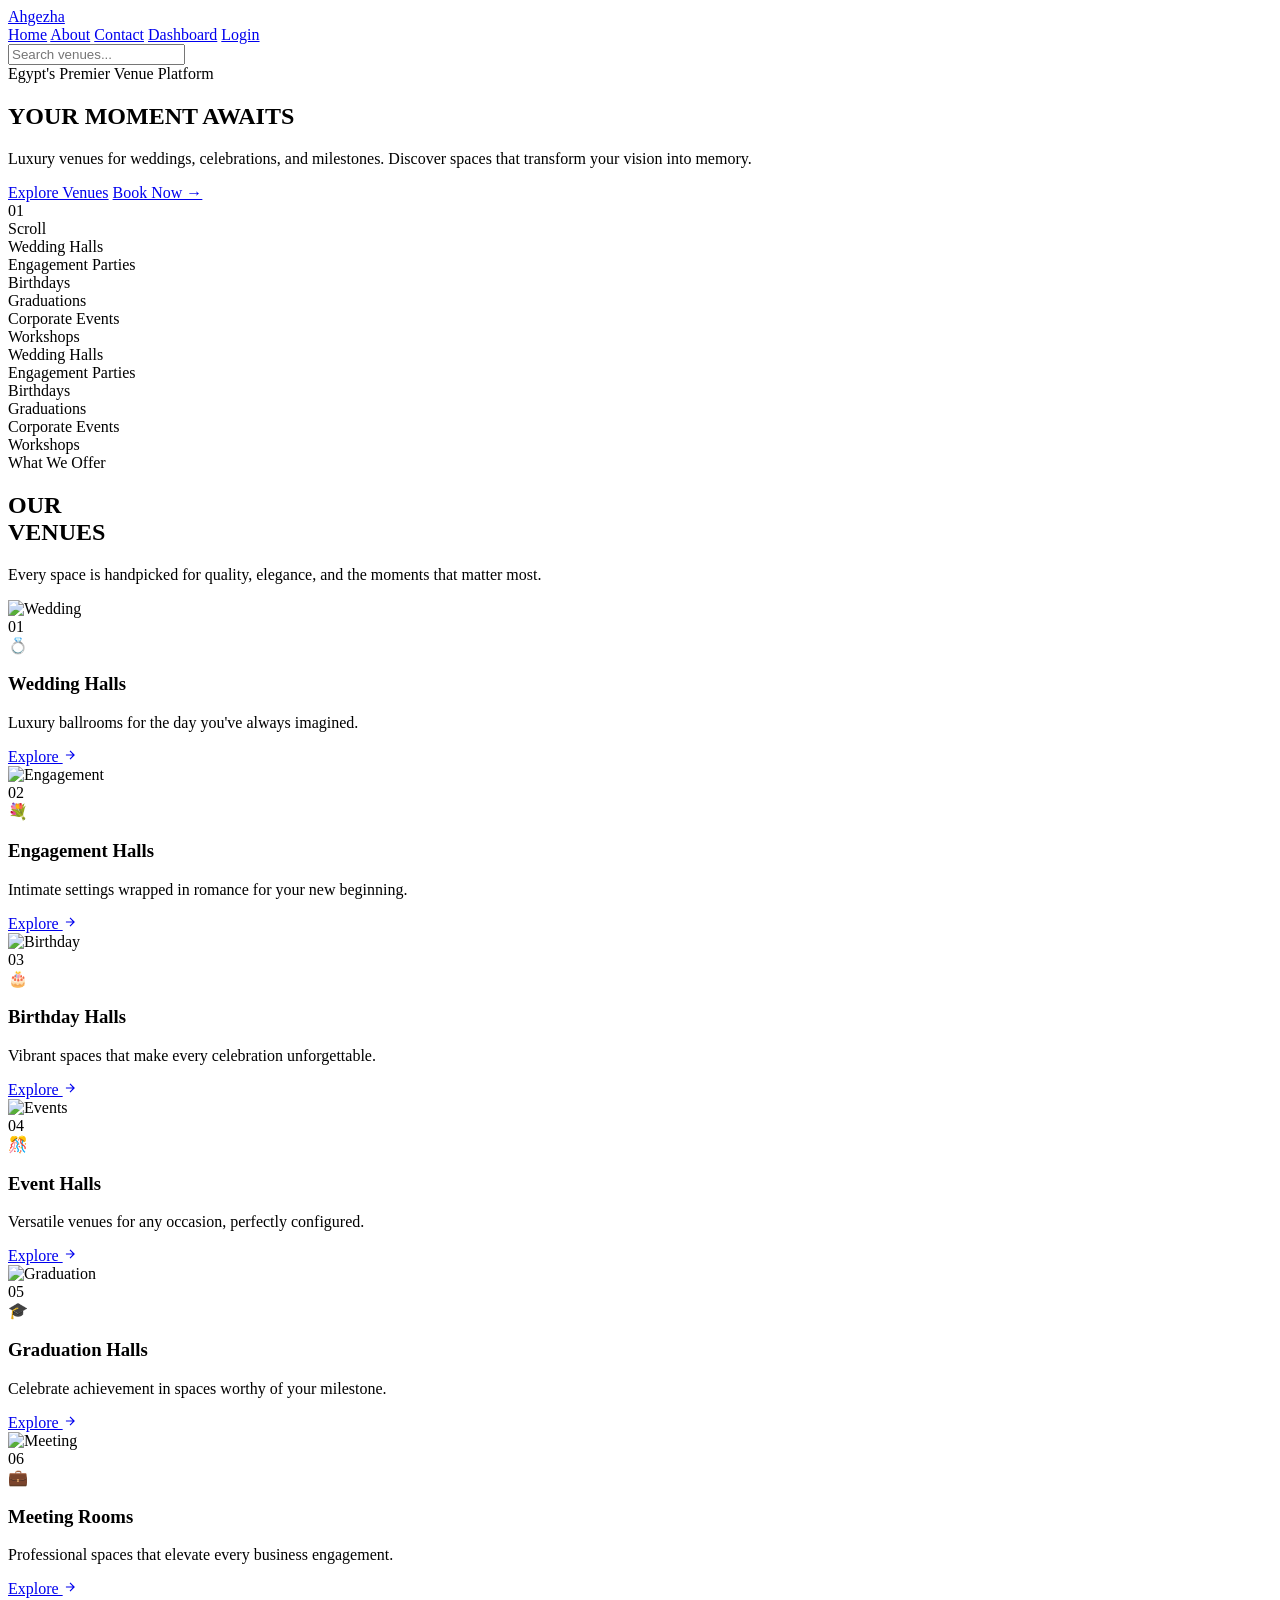
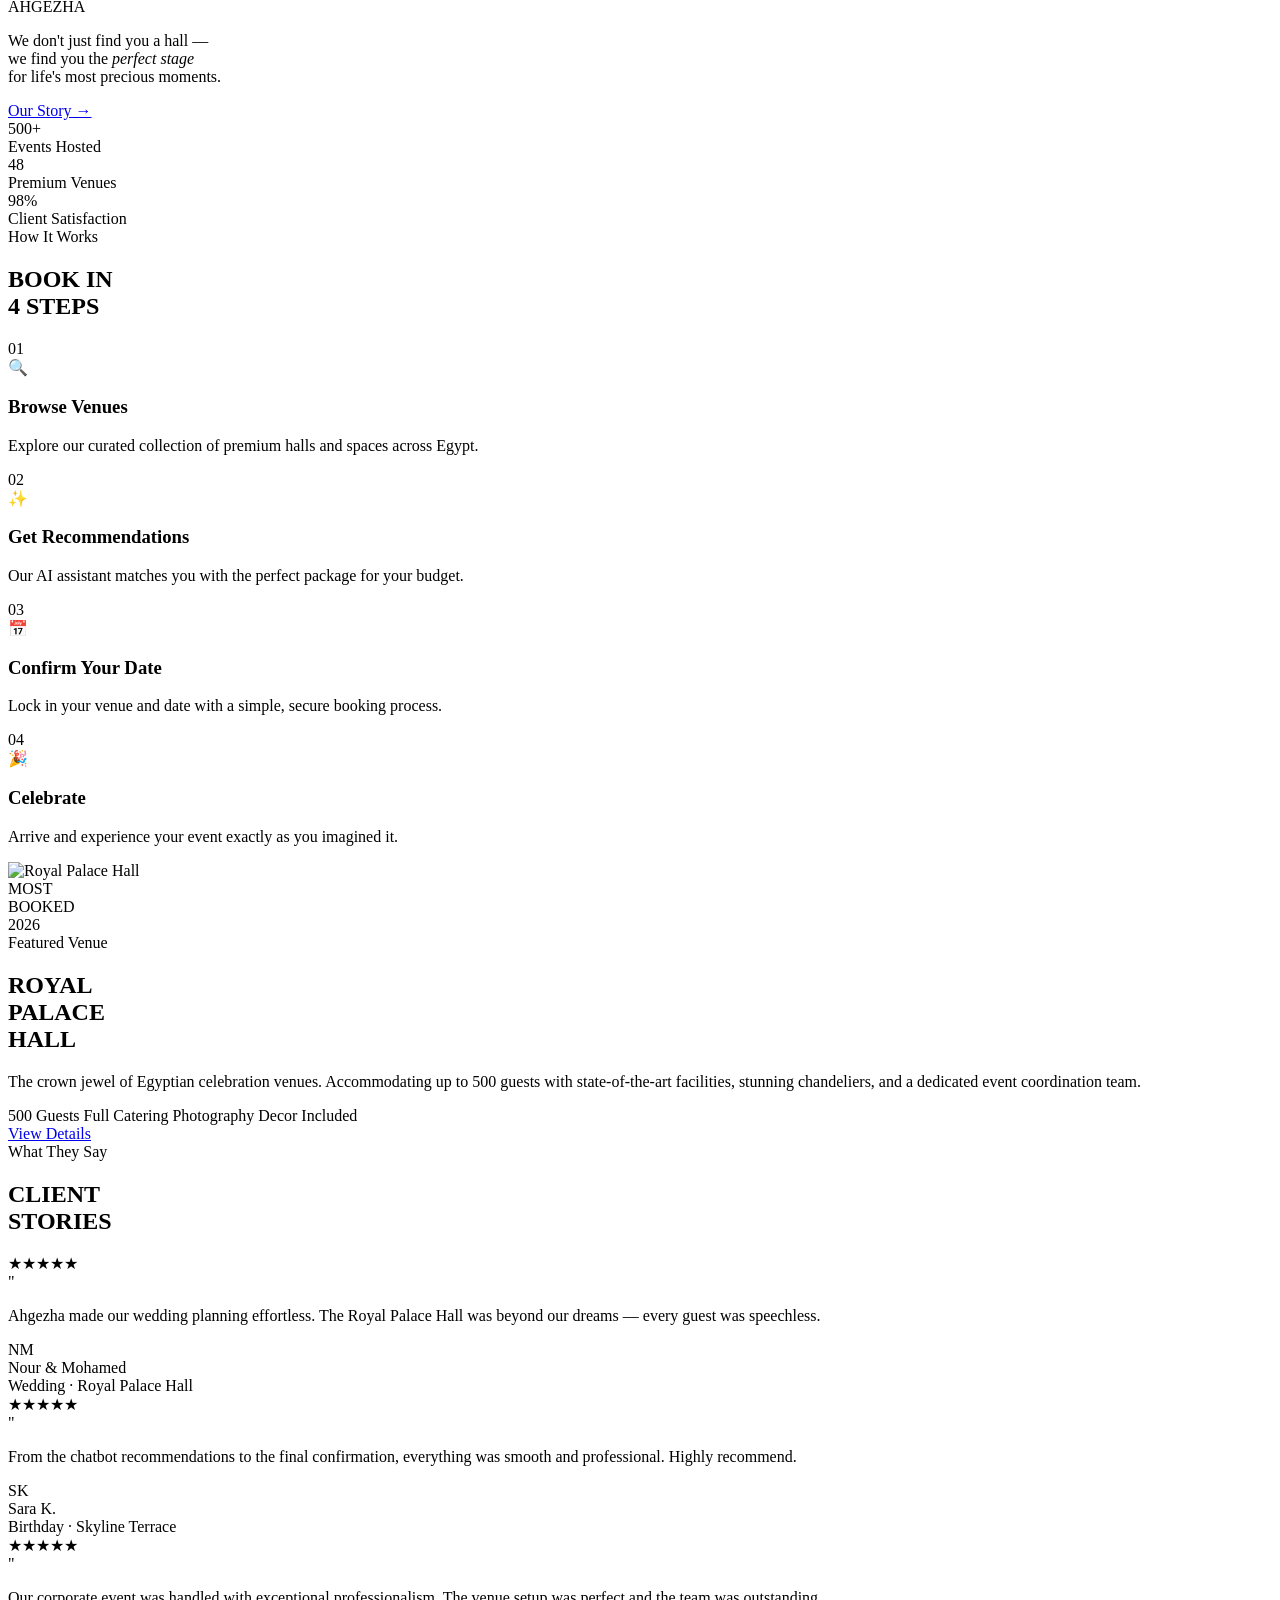
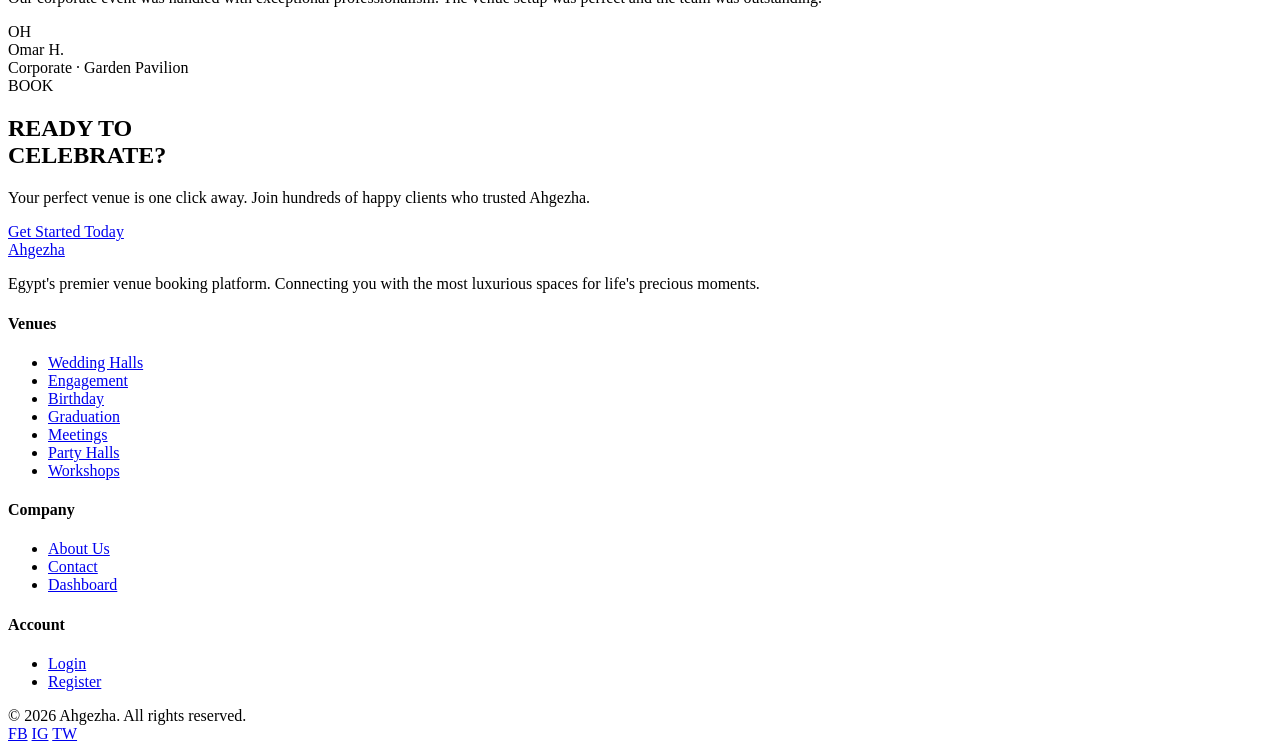
==== index.html @ 1902d08c "Add files via upload" ====
<!DOCTYPE html>
<html lang="en">
<head>
    <meta charset="UTF-8">
    <meta name="viewport" content="width=device-width, initial-scale=1.0">
    <title>Ahgezha - Book Your Venue</title>
    <link rel="stylesheet" href="css/style.css">
</head>
<body>
<div class="cursor" id="cursor"></div>
<div class="cursor-follower" id="cursorFollower"></div>

<header class="navbar" id="navbar">
    <a href="index.html" class="logo">Ahgezha</a>
    <nav class="nav-links">
        <a href="index.html">Home</a>
        <a href="about.html">About</a>
        <a href="contact.html">Contact</a>
        <a href="dashboard.html">Dashboard</a>
        <a href="login.html" id="authLink" class="nav-cta">Login</a>
    </nav>
    <div class="search-container">
        <input type="text" id="searchInput" placeholder="Search venues...">
        <div id="searchDropdown" class="search-results"></div>
    </div>
</header>

<!-- HERO -->
<section class="hero">
    <div class="hero-bg">
        <div class="hero-bg-img" id="heroBgImg"></div>
        <div class="hero-grain"></div>
    </div>
    <div class="hero-content">
        <div class="hero-eyebrow">Egypt's Premier Venue Platform</div>
        <h1 class="hero-title">
            <span>YOUR</span>
            <span class="accent">MOMENT</span>
            <span class="outline">AWAITS</span>
        </h1>
        <p class="hero-sub">Luxury venues for weddings, celebrations, and milestones. Discover spaces that transform your vision into memory.</p>
        <div class="hero-ctas">
            <a href="#services" class="btn-hero-primary">Explore Venues</a>
            <a href="dashboard.html" class="btn-hero-ghost">Book Now →</a>
        </div>
    </div>
    <div class="hero-number">01</div>
    <div class="hero-scroll-hint">
        <div class="scroll-line"></div>
        <span>Scroll</span>
    </div>
</section>

<!-- MARQUEE -->
<div class="marquee-section">
    <div class="marquee-track">
        <div class="marquee-item">Wedding Halls</div>
        <div class="marquee-item">Engagement Parties</div>
        <div class="marquee-item">Birthdays</div>
        <div class="marquee-item">Graduations</div>
        <div class="marquee-item">Corporate Events</div>
        <div class="marquee-item">Workshops</div>
        <div class="marquee-item">Wedding Halls</div>
        <div class="marquee-item">Engagement Parties</div>
        <div class="marquee-item">Birthdays</div>
        <div class="marquee-item">Graduations</div>
        <div class="marquee-item">Corporate Events</div>
        <div class="marquee-item">Workshops</div>
    </div>
</div>

<!-- SERVICES -->
<section class="services-section" id="services">
    <div class="section-header reveal">
        <div>
            <div class="section-tag">What We Offer</div>
            <h2 class="section-title-big">OUR<br><span class="outline">VENUES</span></h2>
        </div>
        <p class="section-sub">Every space is handpicked for quality, elegance, and the moments that matter most.</p>
    </div>
    <div class="services-grid">
        <div class="service-card reveal reveal-delay-1">
            <img src="https://picsum.photos/400/600?random=11" alt="Wedding">
            <div class="service-card-content">
                <div class="service-number">01</div>
                <div class="service-icon">💍</div>
                <h3 class="service-name">Wedding Halls</h3>
                <p class="service-desc">Luxury ballrooms for the day you've always imagined.</p>
                <a href="wedding.html" class="service-link">Explore
                    <svg width="14" height="14" viewBox="0 0 24 24" fill="none" stroke="currentColor" stroke-width="2"><path d="M5 12h14M12 5l7 7-7 7"/></svg>
                </a>
            </div>
        </div>
        <div class="service-card reveal reveal-delay-2">
            <img src="https://picsum.photos/400/600?random=22" alt="Engagement">
            <div class="service-card-content">
                <div class="service-number">02</div>
                <div class="service-icon">💐</div>
                <h3 class="service-name">Engagement Halls</h3>
                <p class="service-desc">Intimate settings wrapped in romance for your new beginning.</p>
                <a href="engagement.html" class="service-link">Explore
                    <svg width="14" height="14" viewBox="0 0 24 24" fill="none" stroke="currentColor" stroke-width="2"><path d="M5 12h14M12 5l7 7-7 7"/></svg>
                </a>
            </div>
        </div>
        <div class="service-card reveal reveal-delay-3">
            <img src="https://picsum.photos/400/600?random=33" alt="Birthday">
            <div class="service-card-content">
                <div class="service-number">03</div>
                <div class="service-icon">🎂</div>
                <h3 class="service-name">Birthday Halls</h3>
                <p class="service-desc">Vibrant spaces that make every celebration unforgettable.</p>
                <a href="birthday.html" class="service-link">Explore
                    <svg width="14" height="14" viewBox="0 0 24 24" fill="none" stroke="currentColor" stroke-width="2"><path d="M5 12h14M12 5l7 7-7 7"/></svg>
                </a>
            </div>
        </div>
        <div class="service-card reveal reveal-delay-1">
            <img src="https://picsum.photos/400/600?random=44" alt="Events">
            <div class="service-card-content">
                <div class="service-number">04</div>
                <div class="service-icon">🎊</div>
                <h3 class="service-name">Event Halls</h3>
                <p class="service-desc">Versatile venues for any occasion, perfectly configured.</p>
                <a href="events.html" class="service-link">Explore
                    <svg width="14" height="14" viewBox="0 0 24 24" fill="none" stroke="currentColor" stroke-width="2"><path d="M5 12h14M12 5l7 7-7 7"/></svg>
                </a>
            </div>
        </div>
        <div class="service-card reveal reveal-delay-2">
            <img src="https://picsum.photos/400/600?random=55" alt="Graduation">
            <div class="service-card-content">
                <div class="service-number">05</div>
                <div class="service-icon">🎓</div>
                <h3 class="service-name">Graduation Halls</h3>
                <p class="service-desc">Celebrate achievement in spaces worthy of your milestone.</p>
                <a href="graduation.html" class="service-link">Explore
                    <svg width="14" height="14" viewBox="0 0 24 24" fill="none" stroke="currentColor" stroke-width="2"><path d="M5 12h14M12 5l7 7-7 7"/></svg>
                </a>
            </div>
        </div>
        <div class="service-card reveal reveal-delay-3">
            <img src="https://picsum.photos/400/600?random=66" alt="Meeting">
            <div class="service-card-content">
                <div class="service-number">06</div>
                <div class="service-icon">💼</div>
                <h3 class="service-name">Meeting Rooms</h3>
                <p class="service-desc">Professional spaces that elevate every business engagement.</p>
                <a href="meeting.html" class="service-link">Explore
                    <svg width="14" height="14" viewBox="0 0 24 24" fill="none" stroke="currentColor" stroke-width="2"><path d="M5 12h14M12 5l7 7-7 7"/></svg>
                </a>
            </div>
        </div>
    </div>
</section>

<!-- STATEMENT -->
<section class="statement-section">
    <div class="statement-bg-text">AHGEZHA</div>
    <div class="statement-content">
        <p class="statement-text reveal">We don't just find you a hall —<br>we find you the <em>perfect stage</em><br>for life's most precious moments.</p>
        <div class="statement-cta reveal reveal-delay-1">
            <div class="statement-line"></div>
            <a href="about.html" class="statement-link">Our Story →</a>
        </div>
        <div class="stats-row reveal reveal-delay-2">
            <div><div class="stat-num">500+</div><div class="stat-lbl">Events Hosted</div></div>
            <div><div class="stat-num">48</div><div class="stat-lbl">Premium Venues</div></div>
            <div><div class="stat-num">98%</div><div class="stat-lbl">Client Satisfaction</div></div>
        </div>
    </div>
</section>

<!-- PROCESS -->
<section class="process-section">
    <div class="section-header reveal">
        <div>
            <div class="section-tag">How It Works</div>
            <h2 class="section-title-big">BOOK IN<br><span class="outline">4 STEPS</span></h2>
        </div>
    </div>
    <div class="process-grid">
        <div class="process-step reveal reveal-delay-1">
            <div class="process-step-num">01</div>
            <div class="process-step-icon">🔍</div>
            <h3 class="process-step-title">Browse Venues</h3>
            <p class="process-step-desc">Explore our curated collection of premium halls and spaces across Egypt.</p>
        </div>
        <div class="process-step reveal reveal-delay-2">
            <div class="process-step-num">02</div>
            <div class="process-step-icon">✨</div>
            <h3 class="process-step-title">Get Recommendations</h3>
            <p class="process-step-desc">Our AI assistant matches you with the perfect package for your budget.</p>
        </div>
        <div class="process-step reveal reveal-delay-3">
            <div class="process-step-num">03</div>
            <div class="process-step-icon">📅</div>
            <h3 class="process-step-title">Confirm Your Date</h3>
            <p class="process-step-desc">Lock in your venue and date with a simple, secure booking process.</p>
        </div>
        <div class="process-step reveal reveal-delay-4">
            <div class="process-step-num">04</div>
            <div class="process-step-icon">🎉</div>
            <h3 class="process-step-title">Celebrate</h3>
            <p class="process-step-desc">Arrive and experience your event exactly as you imagined it.</p>
        </div>
    </div>
</section>

<!-- FEATURED -->
<section class="featured-section">
    <div class="featured-inner">
        <div class="featured-img-wrap reveal">
            <img src="https://picsum.photos/600/750?random=99" alt="Royal Palace Hall" class="featured-img">
            <div class="featured-img-badge">MOST<br>BOOKED<br>2026</div>
        </div>
        <div class="featured-content reveal reveal-delay-2">
            <div class="featured-pre">Featured Venue</div>
            <h2 class="featured-title">ROYAL<br><span>PALACE</span><br>HALL</h2>
            <p class="featured-desc">The crown jewel of Egyptian celebration venues. Accommodating up to 500 guests with state-of-the-art facilities, stunning chandeliers, and a dedicated event coordination team.</p>
            <div class="featured-tags">
                <span class="featured-tag">500 Guests</span>
                <span class="featured-tag">Full Catering</span>
                <span class="featured-tag">Photography</span>
                <span class="featured-tag">Decor Included</span>
            </div>
            <a href="wedding.html" class="btn-hero-primary">View Details</a>
        </div>
    </div>
</section>

<!-- TESTIMONIALS -->
<section class="testimonials-section">
    <div class="section-header reveal">
        <div>
            <div class="section-tag">What They Say</div>
            <h2 class="section-title-big">CLIENT<br><span class="outline">STORIES</span></h2>
        </div>
    </div>
    <div class="testimonials-grid">
        <div class="testimonial-card reveal reveal-delay-1">
            <div class="stars">★★★★★</div>
            <div class="testimonial-quote">"</div>
            <p class="testimonial-text">Ahgezha made our wedding planning effortless. The Royal Palace Hall was beyond our dreams — every guest was speechless.</p>
            <div class="testimonial-author">
                <div class="author-avatar">NM</div>
                <div><div class="author-name">Nour & Mohamed</div><div class="author-event">Wedding · Royal Palace Hall</div></div>
            </div>
        </div>
        <div class="testimonial-card reveal reveal-delay-2">
            <div class="stars">★★★★★</div>
            <div class="testimonial-quote">"</div>
            <p class="testimonial-text">From the chatbot recommendations to the final confirmation, everything was smooth and professional. Highly recommend.</p>
            <div class="testimonial-author">
                <div class="author-avatar">SK</div>
                <div><div class="author-name">Sara K.</div><div class="author-event">Birthday · Skyline Terrace</div></div>
            </div>
        </div>
        <div class="testimonial-card reveal reveal-delay-3">
            <div class="stars">★★★★★</div>
            <div class="testimonial-quote">"</div>
            <p class="testimonial-text">Our corporate event was handled with exceptional professionalism. The venue setup was perfect and the team was outstanding.</p>
            <div class="testimonial-author">
                <div class="author-avatar">OH</div>
                <div><div class="author-name">Omar H.</div><div class="author-event">Corporate · Garden Pavilion</div></div>
            </div>
        </div>
    </div>
</section>

<!-- CTA -->
<section class="cta-section">
    <div class="cta-bg-text">BOOK</div>
    <div class="cta-content reveal">
        <h2 class="cta-title">READY TO<br><span>CELEBRATE?</span></h2>
        <p class="cta-sub">Your perfect venue is one click away. Join hundreds of happy clients who trusted Ahgezha.</p>
        <a href="register.html" class="btn-cta">Get Started Today</a>
    </div>
</section>

<!-- FOOTER -->
<footer class="main-footer">
    <div class="footer-top">
        <div class="footer-brand">
            <a href="index.html" class="logo">Ahgezha</a>
            <p>Egypt's premier venue booking platform. Connecting you with the most luxurious spaces for life's precious moments.</p>
        </div>
        <div class="footer-col"><h4>Venues</h4><ul>
            <li><a href="wedding.html">Wedding Halls</a></li>
            <li><a href="engagement.html">Engagement</a></li>
            <li><a href="birthday.html">Birthday</a></li>
            <li><a href="graduation.html">Graduation</a></li>
            <li><a href="meeting.html">Meetings</a></li>
            <li><a href="party.html">Party Halls</a></li>
            <li><a href="workshop.html">Workshops</a></li>
        </ul></div>
        <div class="footer-col"><h4>Company</h4><ul>
            <li><a href="about.html">About Us</a></li>
            <li><a href="contact.html">Contact</a></li>
            <li><a href="dashboard.html">Dashboard</a></li>
        </ul></div>
        <div class="footer-col"><h4>Account</h4><ul>
            <li><a href="login.html">Login</a></li>
            <li><a href="register.html">Register</a></li>
        </ul></div>
    </div>
    <div class="footer-bottom">
        <span class="footer-copy">© 2026 Ahgezha. All rights reserved.</span>
        <div class="footer-socials">
            <a href="#" class="footer-social">FB</a>
            <a href="#" class="footer-social">IG</a>
            <a href="#" class="footer-social">TW</a>
        </div>
    </div>
</footer>

<script src="js/main.js"></script>
</body>
</html>
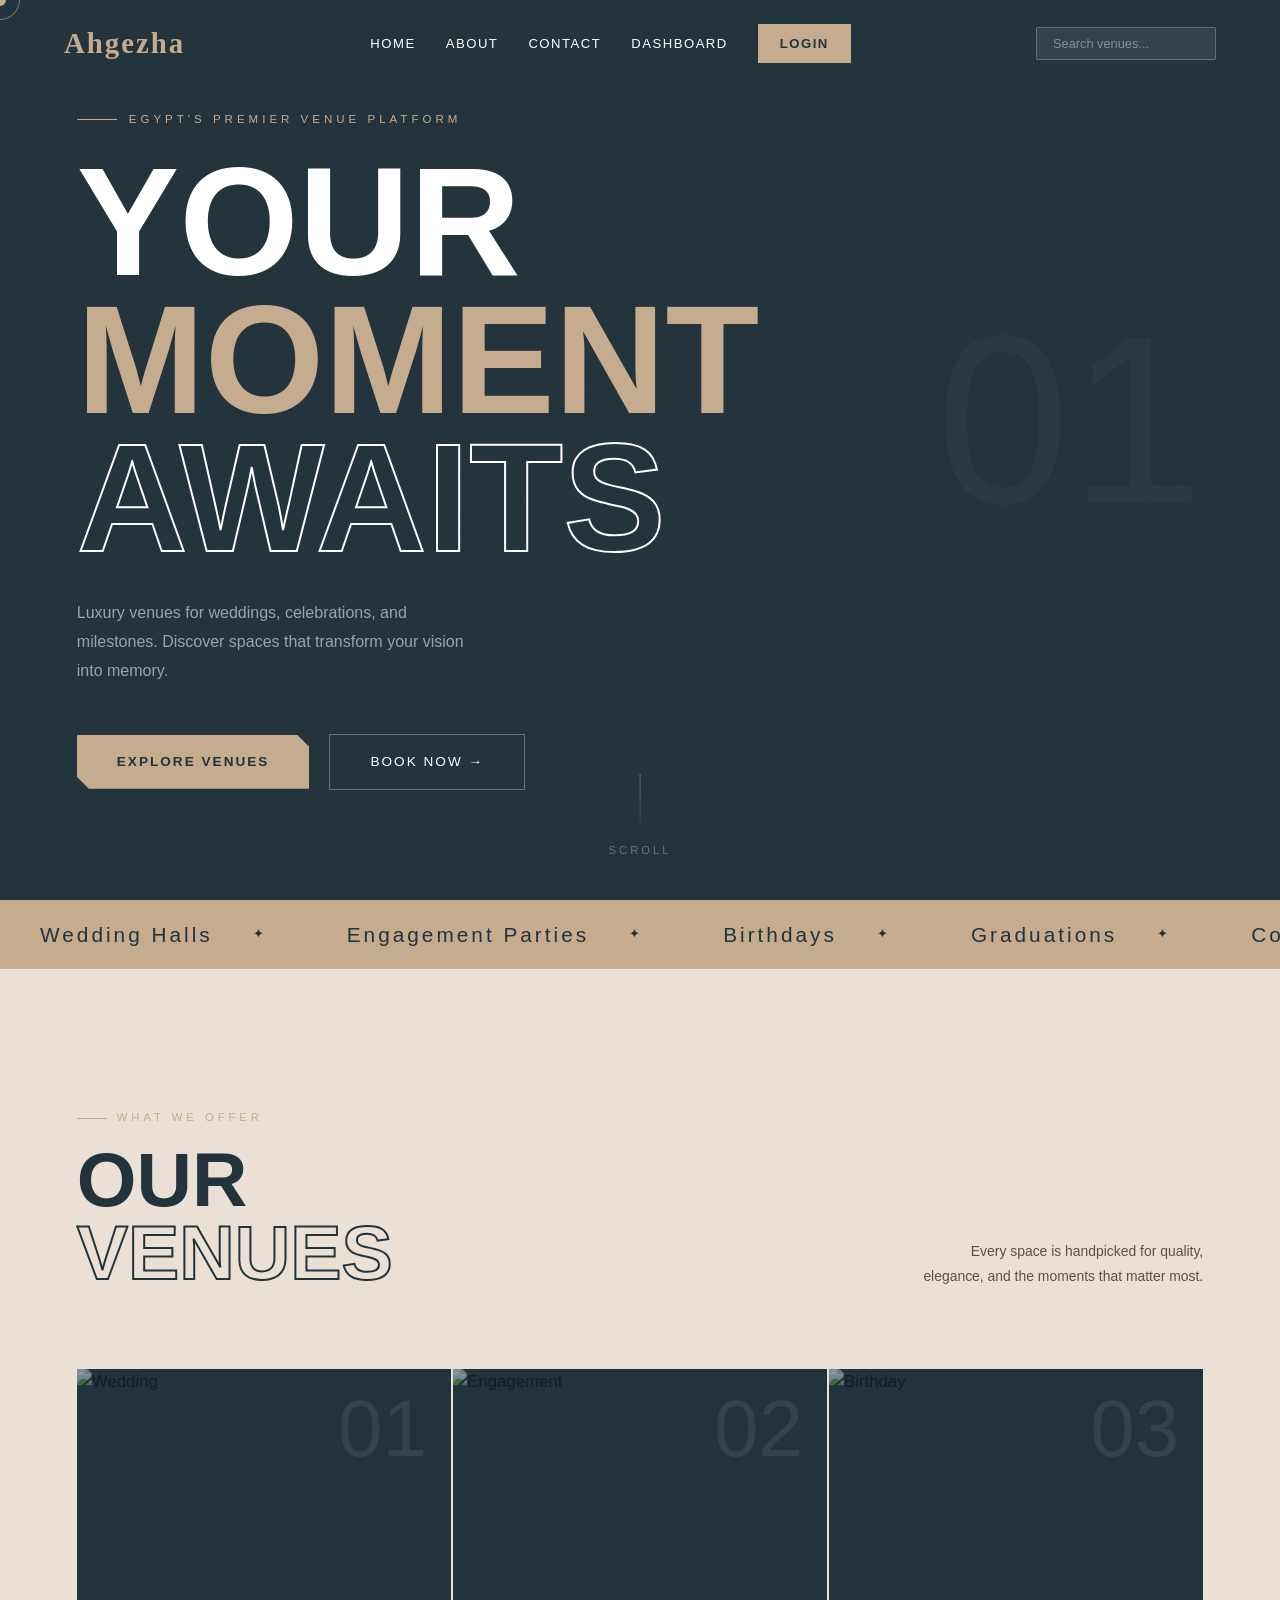
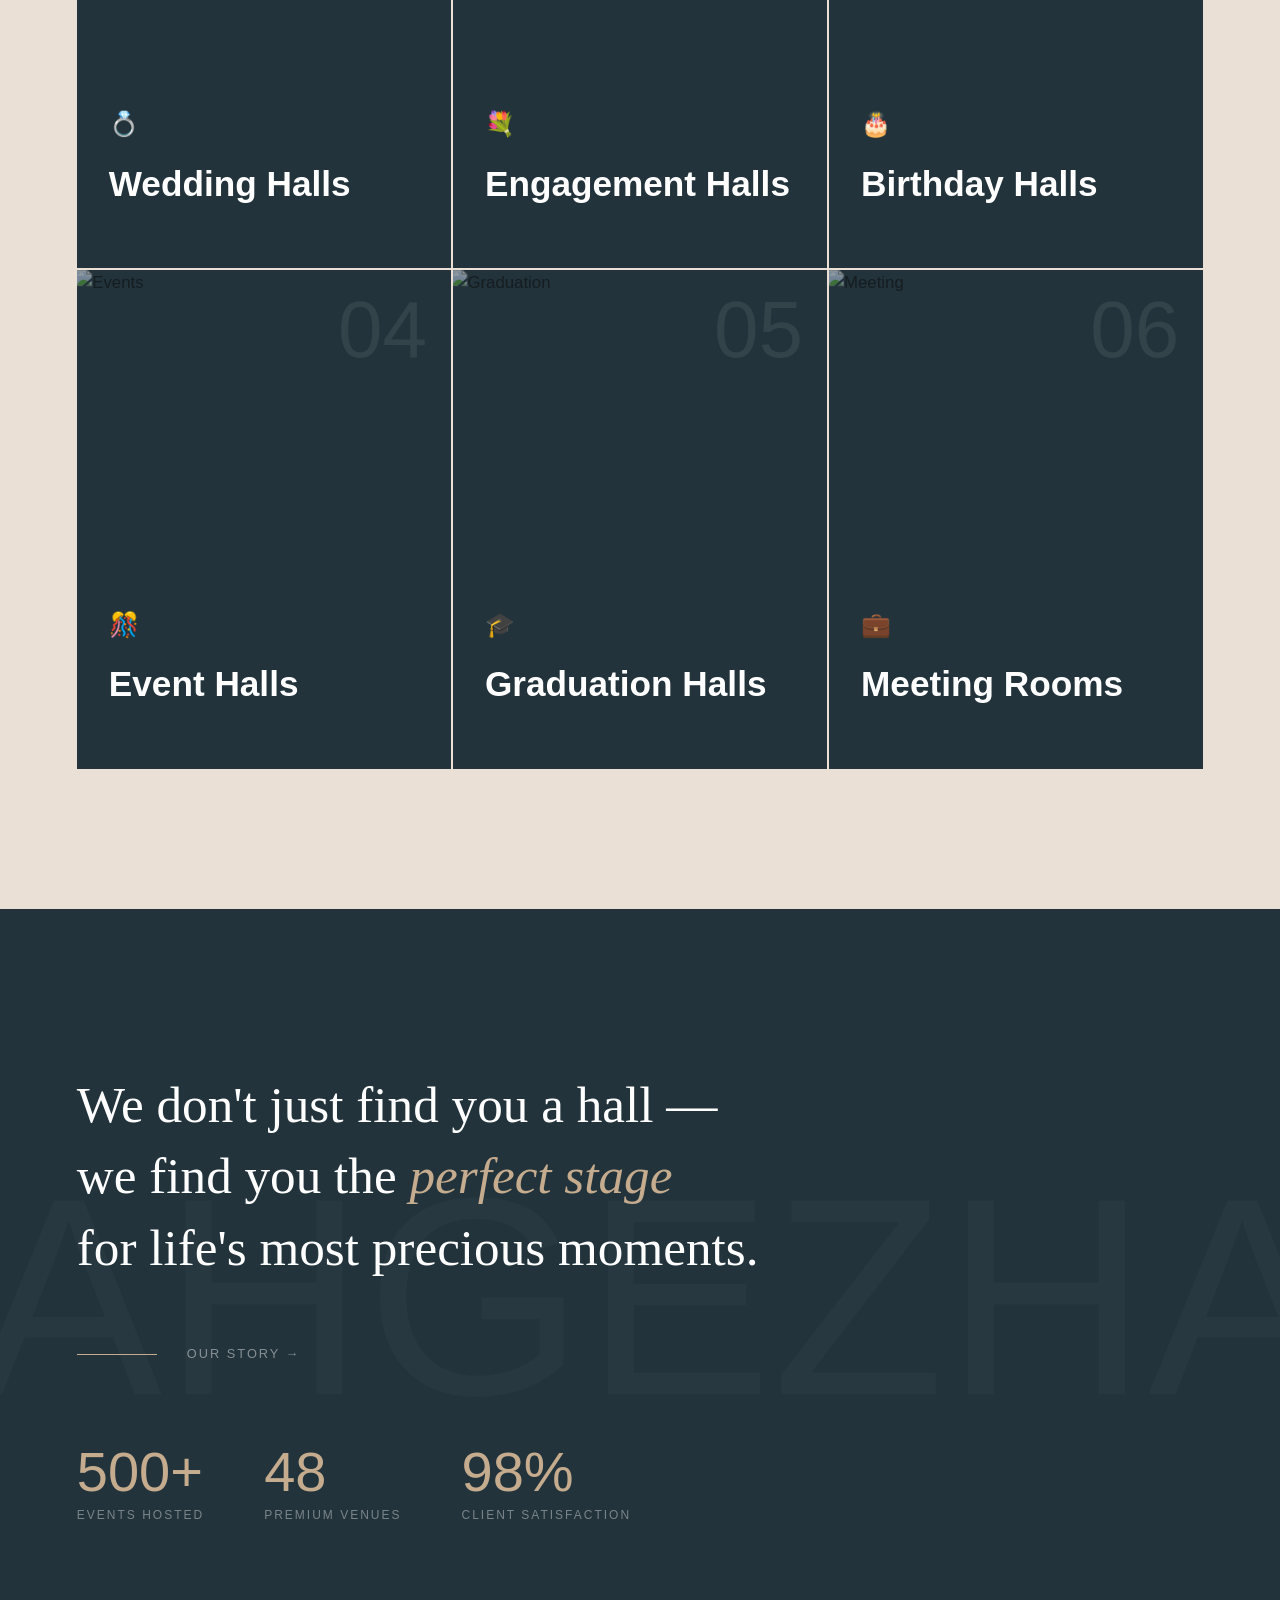
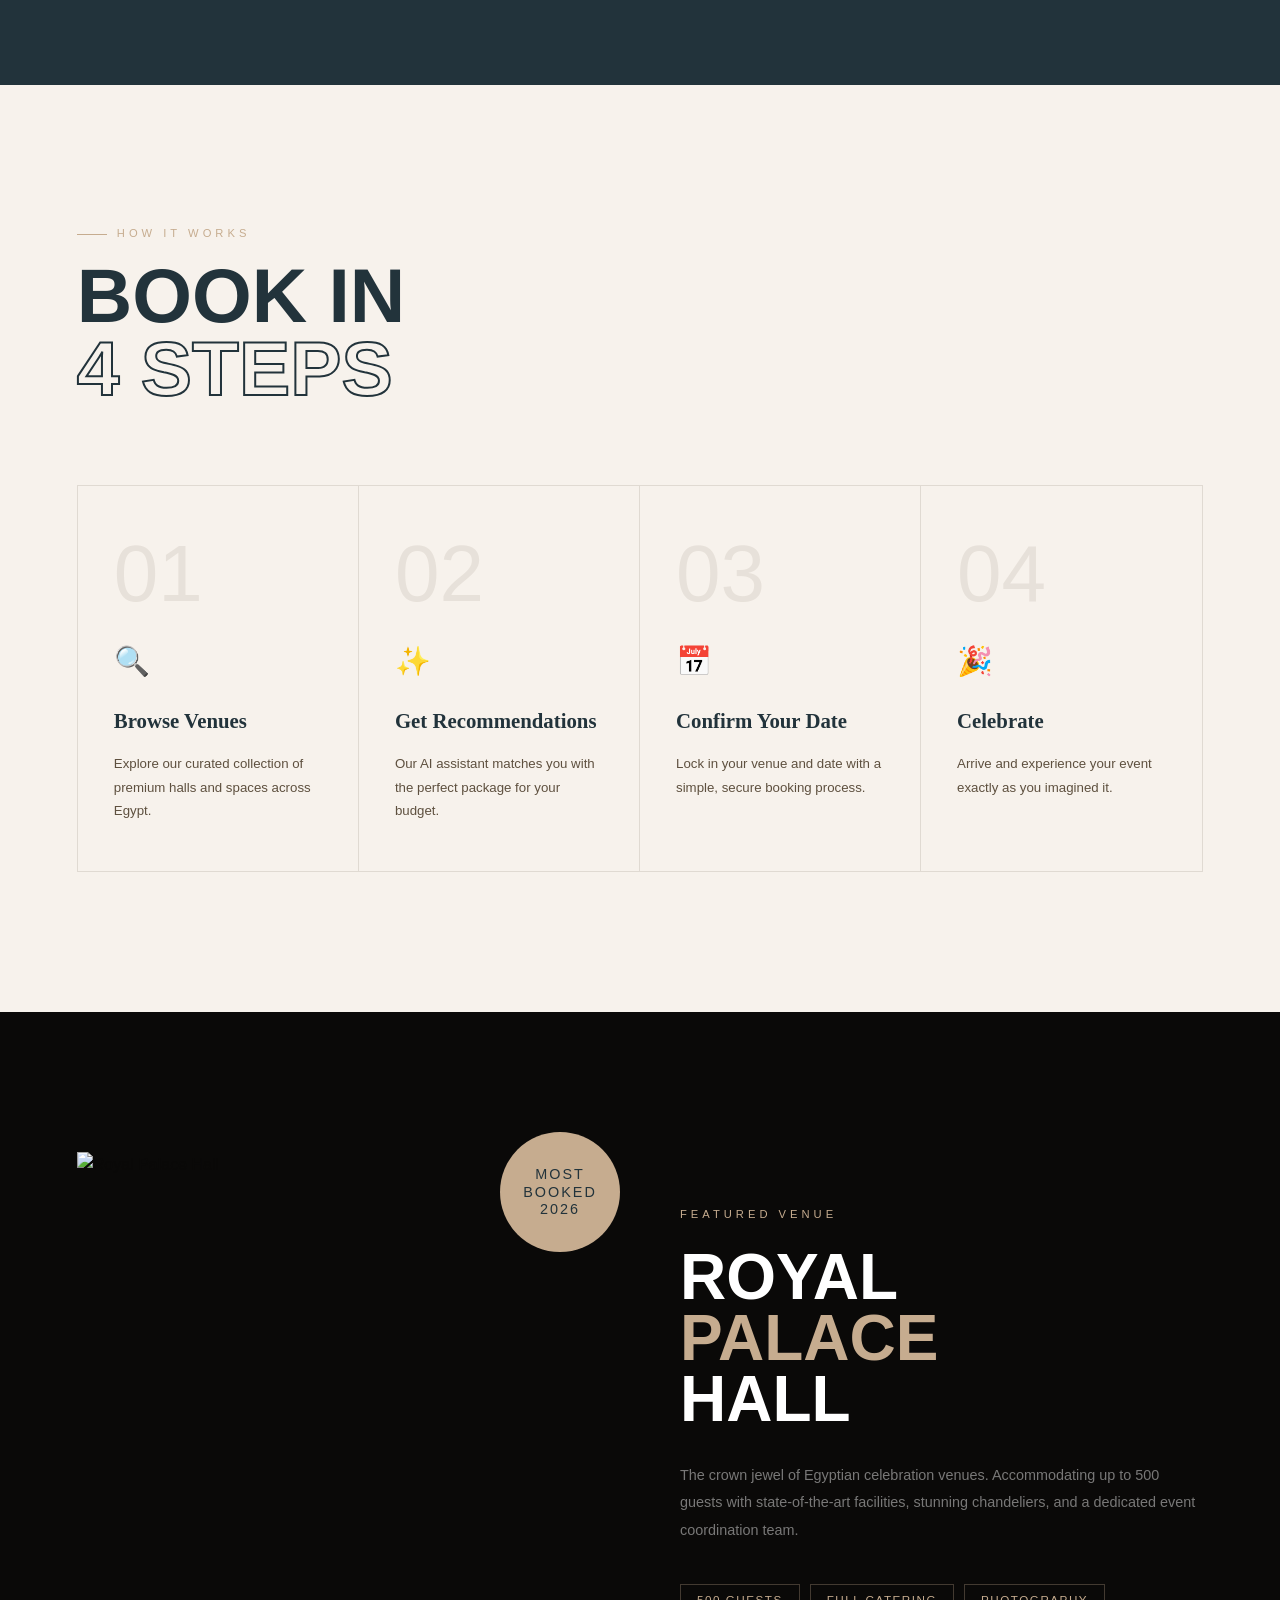
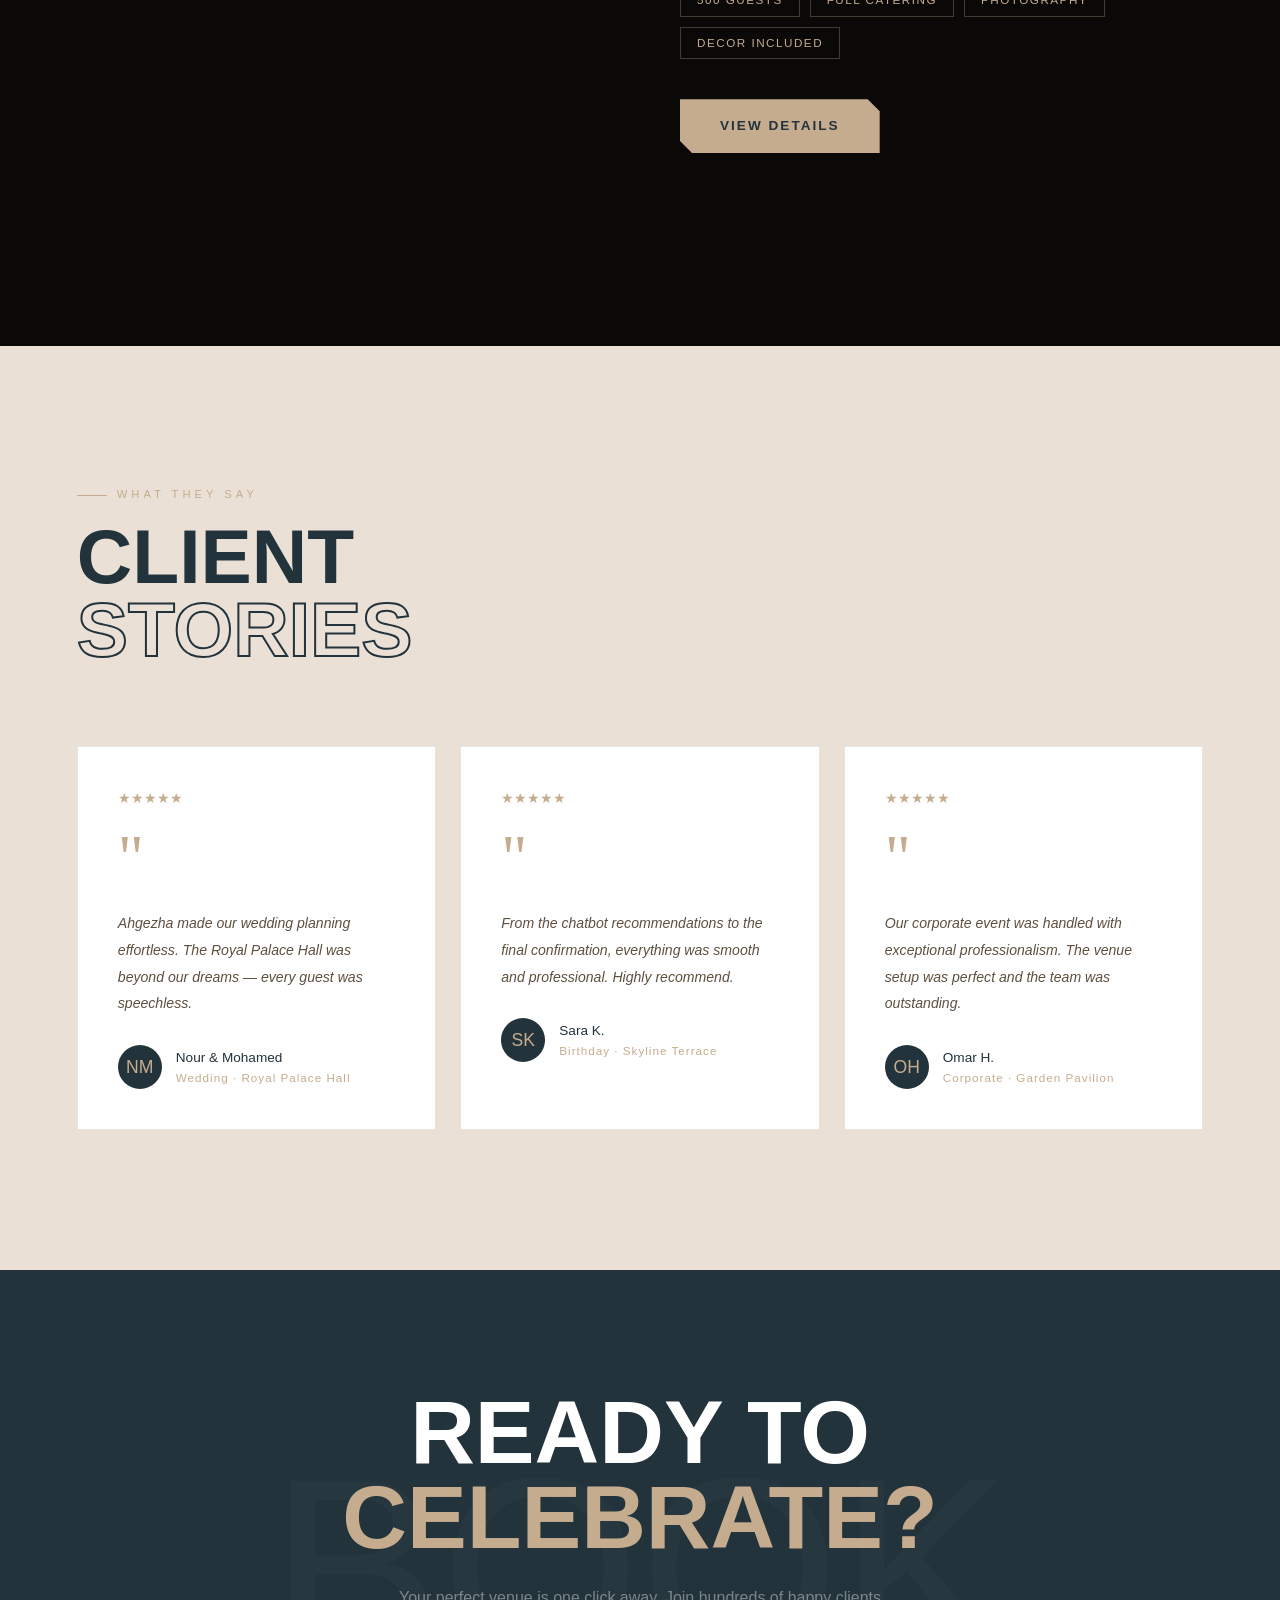
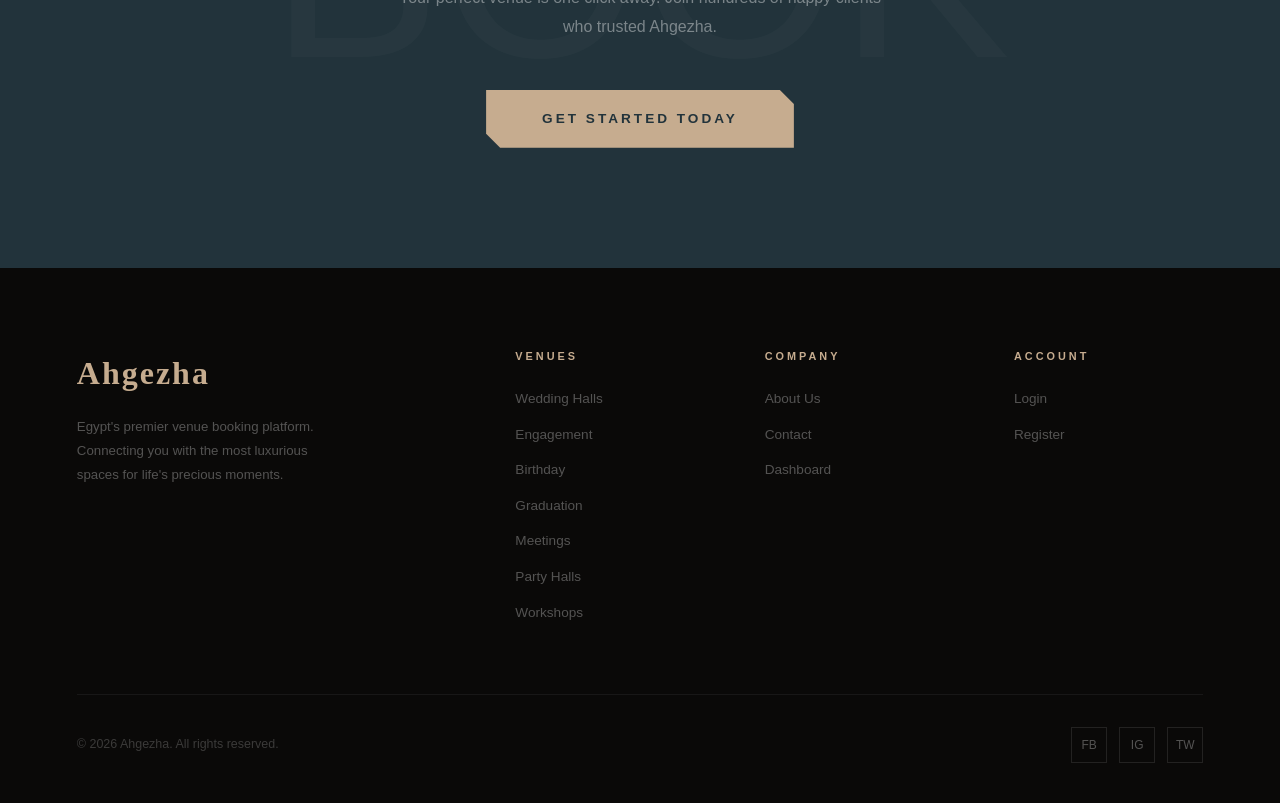
==== commit 1667f5b8: "Update stylesheet and script paths in index.html" ====
--- a/index.html
+++ b/index.html
@@ -4,7 +4,7 @@
     <meta charset="UTF-8">
     <meta name="viewport" content="width=device-width, initial-scale=1.0">
     <title>Ahgezha - Book Your Venue</title>
-    <link rel="stylesheet" href="css/style.css">
+    <link rel="stylesheet" href="style.css">
 </head>
 <body>
 <div class="cursor" id="cursor"></div>
@@ -314,6 +314,6 @@
     </div>
 </footer>
 
-<script src="js/main.js"></script>
+<script src="main.js"></script>
 </body>
 </html>
--- a/style.css
+++ b/style.css
@@ -0,0 +1,288 @@
+/* ============================================
+   AHGEZHA — MAIN STYLESHEET
+   ============================================ */
+@import url('https://fonts.googleapis.com/css2?family=Playfair+Display:ital,wght@0,400;0,700;0,900;1,400&family=Bebas+Neue&family=DM+Sans:wght@300;400;500&display=swap');
+
+:root {
+    --navy:      #22333b;
+    --cream:     #eae0d5;
+    --gold:      #c6ac8f;
+    --gold-light:#d4bc9f;
+    --brown:     #5e503f;
+    --dark:      #0a0908;
+    --white:     #ffffff;
+    --off-white: #f7f2ec;
+}
+*,*::before,*::after{box-sizing:border-box;margin:0;padding:0;}
+html{scroll-behavior:smooth;}
+body{font-family:'DM Sans','Segoe UI',sans-serif;background:var(--cream);color:var(--dark);overflow-x:hidden;line-height:1.6;cursor:none;}
+
+/* CURSOR */
+.cursor{width:12px;height:12px;background:var(--gold);border-radius:50%;position:fixed;top:0;left:0;pointer-events:none;z-index:9999;transform:translate(-50%,-50%);transition:transform .1s ease;}
+.cursor-follower{width:40px;height:40px;border:1.5px solid var(--gold);border-radius:50%;position:fixed;top:0;left:0;pointer-events:none;z-index:9998;transform:translate(-50%,-50%);transition:all .15s ease;opacity:.6;}
+
+/* NAVBAR */
+.navbar{position:fixed;top:0;width:100%;z-index:1000;display:flex;align-items:center;justify-content:space-between;padding:20px 5%;transition:all .4s ease;}
+.navbar.scrolled,.navbar.solid{background:rgba(34,51,59,.97);backdrop-filter:blur(20px);padding:14px 5%;border-bottom:1px solid rgba(198,172,143,.2);box-shadow:0 4px 30px rgba(0,0,0,.2);}
+.navbar.solid{position:relative;}
+.logo{font-family:'Playfair Display',serif;font-size:1.8rem;font-weight:900;color:var(--gold);letter-spacing:2px;text-decoration:none;transition:opacity .3s;}
+.logo:hover{opacity:.85;}
+.nav-links{display:flex;align-items:center;gap:30px;}
+.nav-links a{color:white;text-decoration:none;font-size:.82rem;font-weight:500;letter-spacing:1.5px;text-transform:uppercase;position:relative;transition:color .3s;}
+.nav-links a::after{content:'';position:absolute;bottom:-4px;left:0;width:0;height:1px;background:var(--gold);transition:width .3s ease;}
+.nav-links a:hover{color:var(--gold);}
+.nav-links a:hover::after{width:100%;}
+.nav-cta{background:var(--gold)!important;color:var(--navy)!important;padding:9px 22px!important;font-weight:700!important;}
+.nav-cta::after{display:none!important;}
+.search-container{position:relative;}
+.search-container input{padding:8px 16px;border-radius:2px;border:1px solid rgba(198,172,143,.4);background:rgba(255,255,255,.08);color:white;outline:none;width:180px;font-family:'DM Sans',sans-serif;font-size:.8rem;transition:all .3s;}
+.search-container input::placeholder{color:rgba(255,255,255,.4);}
+.search-container input:focus{width:220px;border-color:var(--gold);}
+.search-results{position:absolute;top:45px;left:0;width:240px;background:white;border-radius:4px;box-shadow:0 10px 30px rgba(0,0,0,.2);display:none;flex-direction:column;overflow:hidden;z-index:2000;}
+.search-item{padding:10px 14px;color:var(--dark);text-decoration:none;border-bottom:1px solid #eee;font-size:.85rem;transition:.2s;}
+.search-item:hover{background:var(--cream);color:var(--navy);}
+
+/* HERO */
+.hero{height:100vh;position:relative;display:flex;align-items:center;overflow:hidden;background:var(--navy);}
+.hero-bg{position:absolute;inset:0;}
+.hero-bg-img{position:absolute;inset:0;background:url('https://picsum.photos/1920/1080?wedding') center/cover;opacity:.15;transform:scale(1.1);transition:transform 8s ease;}
+.hero-bg-img.loaded{transform:scale(1);}
+.hero-grain{position:absolute;inset:0;opacity:.3;pointer-events:none;background-image:url("data:image/svg+xml,%3Csvg viewBox='0 0 256 256' xmlns='http://www.w3.org/2000/svg'%3E%3Cfilter id='n'%3E%3CfeTurbulence type='fractalNoise' baseFrequency='0.9' numOctaves='4' stitchTiles='stitch'/%3E%3C/filter%3E%3Crect width='100%25' height='100%25' filter='url(%23n)' opacity='0.04'/%3E%3C/svg%3E");}
+.hero-content{position:relative;z-index:2;padding:0 6%;max-width:900px;}
+.hero-eyebrow{font-size:.72rem;letter-spacing:4px;text-transform:uppercase;color:var(--gold);font-weight:500;margin-bottom:24px;display:flex;align-items:center;gap:12px;opacity:0;transform:translateY(20px);animation:fadeUp .8s ease .3s forwards;}
+.hero-eyebrow::before{content:'';width:40px;height:1px;background:var(--gold);}
+.hero-title{font-family:'Bebas Neue',sans-serif;font-size:clamp(5rem,12vw,10rem);line-height:.9;color:white;opacity:0;transform:translateY(40px);animation:fadeUp 1s ease .5s forwards;}
+.hero-title .accent{color:var(--gold);display:block;}
+.hero-title .outline{-webkit-text-stroke:2px white;color:transparent;}
+.hero-sub{margin-top:32px;font-size:1rem;color:rgba(255,255,255,.55);max-width:400px;line-height:1.8;opacity:0;transform:translateY(20px);animation:fadeUp .8s ease .9s forwards;}
+.hero-ctas{margin-top:48px;display:flex;gap:20px;align-items:center;opacity:0;transform:translateY(20px);animation:fadeUp .8s ease 1.1s forwards;}
+.btn-hero-primary{background:var(--gold);color:var(--navy);padding:16px 40px;font-weight:700;font-size:.85rem;letter-spacing:2px;text-transform:uppercase;text-decoration:none;border:none;cursor:pointer;transition:all .3s;display:inline-block;clip-path:polygon(0 0,calc(100% - 12px) 0,100% 12px,100% 100%,12px 100%,0 calc(100% - 12px));}
+.btn-hero-primary:hover{background:white;transform:translateY(-3px);box-shadow:0 20px 40px rgba(0,0,0,.3);}
+.btn-hero-ghost{color:white;border:1px solid rgba(255,255,255,.3);padding:16px 40px;font-size:.85rem;letter-spacing:2px;text-transform:uppercase;text-decoration:none;transition:all .3s;display:inline-block;}
+.btn-hero-ghost:hover{border-color:var(--gold);color:var(--gold);}
+.hero-scroll-hint{position:absolute;bottom:40px;left:50%;transform:translateX(-50%);display:flex;flex-direction:column;align-items:center;gap:8px;color:rgba(255,255,255,.3);font-size:.7rem;letter-spacing:3px;text-transform:uppercase;animation:fadeIn 1s ease 2s both;}
+.scroll-line{width:1px;height:60px;background:linear-gradient(to bottom,rgba(255,255,255,.3),transparent);animation:scrollLine 2s ease infinite;}
+.hero-number{position:absolute;right:6%;bottom:40%;font-family:'Bebas Neue',sans-serif;font-size:15rem;color:rgba(255,255,255,.03);line-height:1;user-select:none;pointer-events:none;}
+
+/* MARQUEE */
+.marquee-section{background:var(--gold);padding:18px 0;overflow:hidden;}
+.marquee-track{display:flex;animation:marquee 20s linear infinite;white-space:nowrap;}
+.marquee-item{font-family:'Bebas Neue',sans-serif;font-size:1.3rem;letter-spacing:3px;color:var(--navy);padding:0 40px;display:flex;align-items:center;gap:40px;}
+.marquee-item::after{content:'✦';font-size:.8rem;}
+
+/* SECTION SHARED */
+.section-tag{font-size:.7rem;letter-spacing:4px;text-transform:uppercase;color:var(--gold);font-weight:500;display:flex;align-items:center;gap:10px;margin-bottom:16px;}
+.section-tag::before{content:'';width:30px;height:1px;background:var(--gold);}
+.section-title-big{font-family:'Bebas Neue',sans-serif;font-size:clamp(3rem,6vw,5.5rem);line-height:.95;color:var(--navy);}
+.section-title-big .outline{-webkit-text-stroke:2px var(--navy);color:transparent;}
+.section-title-big.light{color:white;}
+.section-title-big.light .outline{-webkit-text-stroke:2px white;color:transparent;}
+.section-header{display:flex;align-items:flex-end;justify-content:space-between;margin-bottom:80px;}
+.section-sub{max-width:280px;font-size:.87rem;color:var(--brown);line-height:1.8;text-align:right;}
+
+/* SERVICES GRID */
+.services-section{padding:140px 6%;background:var(--cream);}
+.services-grid{display:grid;grid-template-columns:repeat(3,1fr);gap:2px;}
+.service-card{position:relative;overflow:hidden;aspect-ratio:3/4;cursor:none;background:var(--navy);}
+.service-card img{width:100%;height:100%;object-fit:cover;opacity:.5;transition:all .6s ease;transform:scale(1.05);}
+.service-card:hover img{opacity:.3;transform:scale(1.12);}
+.service-card-content{position:absolute;inset:0;display:flex;flex-direction:column;justify-content:flex-end;padding:32px;}
+.service-number{font-family:'Bebas Neue',sans-serif;font-size:5rem;color:rgba(255,255,255,.08);position:absolute;top:20px;right:24px;line-height:1;}
+.service-icon{font-size:1.5rem;margin-bottom:12px;}
+.service-name{font-family:'Bebas Neue',sans-serif;font-size:2.2rem;color:white;line-height:1;margin-bottom:10px;transform:translateY(10px);transition:transform .4s ease;}
+.service-card:hover .service-name{transform:translateY(0);}
+.service-desc{font-size:.8rem;color:rgba(255,255,255,.5);line-height:1.7;max-height:0;overflow:hidden;transition:max-height .4s ease;}
+.service-card:hover .service-desc{max-height:80px;}
+.service-link{display:inline-flex;align-items:center;gap:8px;color:var(--gold);text-decoration:none;font-size:.75rem;letter-spacing:2px;text-transform:uppercase;margin-top:16px;opacity:0;transform:translateY(10px);transition:all .4s ease .1s;}
+.service-card:hover .service-link{opacity:1;transform:translateY(0);}
+
+/* STATEMENT */
+.statement-section{background:var(--navy);padding:160px 6%;position:relative;overflow:hidden;}
+.statement-bg-text{position:absolute;top:50%;left:-2%;transform:translateY(-50%);font-family:'Bebas Neue',sans-serif;font-size:22vw;color:rgba(255,255,255,.025);white-space:nowrap;user-select:none;pointer-events:none;line-height:1;}
+.statement-content{position:relative;z-index:2;max-width:900px;}
+.statement-text{font-family:'Playfair Display',serif;font-size:clamp(2rem,4vw,3.5rem);color:white;line-height:1.4;font-weight:400;}
+.statement-text em{color:var(--gold);font-style:italic;}
+.statement-cta{margin-top:60px;display:flex;align-items:center;gap:30px;}
+.statement-line{width:80px;height:1px;background:var(--gold);}
+.statement-link{color:rgba(255,255,255,.45);text-decoration:none;font-size:.8rem;letter-spacing:2px;text-transform:uppercase;transition:color .3s;}
+.statement-link:hover{color:var(--gold);}
+.stats-row{display:flex;gap:60px;margin-top:80px;}
+.stat-num{font-family:'Bebas Neue',sans-serif;font-size:3.5rem;color:var(--gold);line-height:1;}
+.stat-lbl{font-size:.75rem;color:rgba(255,255,255,.4);letter-spacing:2px;text-transform:uppercase;margin-top:6px;}
+
+/* PROCESS */
+.process-section{padding:140px 6%;background:var(--off-white);}
+.process-grid{display:grid;grid-template-columns:repeat(4,1fr);gap:0;margin-top:80px;border:1px solid rgba(94,80,63,.15);}
+.process-step{padding:48px 36px;border-right:1px solid rgba(94,80,63,.15);transition:background .3s;}
+.process-step:last-child{border-right:none;}
+.process-step:hover{background:var(--navy);}
+.process-step-num{font-family:'Bebas Neue',sans-serif;font-size:5rem;color:rgba(94,80,63,.1);line-height:1;margin-bottom:24px;transition:color .3s;}
+.process-step:hover .process-step-num{color:rgba(198,172,143,.2);}
+.process-step-icon{font-size:1.8rem;margin-bottom:20px;}
+.process-step-title{font-family:'Playfair Display',serif;font-size:1.3rem;color:var(--navy);margin-bottom:14px;transition:color .3s;}
+.process-step:hover .process-step-title{color:white;}
+.process-step-desc{font-size:.83rem;color:var(--brown);line-height:1.8;transition:color .3s;}
+.process-step:hover .process-step-desc{color:rgba(255,255,255,.5);}
+
+/* FEATURED */
+.featured-section{background:var(--dark);padding:140px 6%;}
+.featured-inner{display:grid;grid-template-columns:1fr 1fr;gap:80px;align-items:center;}
+.featured-img-wrap{position:relative;}
+.featured-img{width:100%;aspect-ratio:4/5;object-fit:cover;display:block;}
+.featured-img-badge{position:absolute;top:-20px;right:-20px;width:120px;height:120px;background:var(--gold);border-radius:50%;display:flex;align-items:center;justify-content:center;text-align:center;font-family:'Bebas Neue',sans-serif;font-size:.9rem;color:var(--navy);letter-spacing:2px;line-height:1.2;}
+.featured-pre{font-size:.7rem;letter-spacing:4px;text-transform:uppercase;color:var(--gold);margin-bottom:24px;}
+.featured-title{font-family:'Bebas Neue',sans-serif;font-size:clamp(3rem,5vw,4.5rem);color:white;line-height:.95;margin-bottom:32px;}
+.featured-title span{color:var(--gold);}
+.featured-desc{font-size:.9rem;color:rgba(255,255,255,.45);line-height:1.9;margin-bottom:40px;}
+.featured-tags{display:flex;gap:10px;flex-wrap:wrap;margin-bottom:40px;}
+.featured-tag{padding:6px 16px;border:1px solid rgba(198,172,143,.3);font-size:.73rem;letter-spacing:1.5px;text-transform:uppercase;color:var(--gold);}
+
+/* TESTIMONIALS */
+.testimonials-section{padding:140px 6%;background:var(--cream);}
+.testimonials-grid{display:grid;grid-template-columns:repeat(3,1fr);gap:24px;margin-top:80px;}
+.testimonial-card{padding:40px;border:1px solid rgba(94,80,63,.15);background:white;transition:all .3s;}
+.testimonial-card:hover{border-color:var(--gold);transform:translateY(-6px);box-shadow:0 20px 60px rgba(34,51,59,.1);}
+.testimonial-quote{font-family:'Playfair Display',serif;font-size:4rem;color:var(--gold);line-height:1;margin-bottom:20px;}
+.testimonial-text{font-size:.88rem;color:var(--brown);line-height:1.9;font-style:italic;margin-bottom:28px;}
+.testimonial-author{display:flex;align-items:center;gap:14px;}
+.author-avatar{width:44px;height:44px;border-radius:50%;background:var(--navy);display:flex;align-items:center;justify-content:center;font-family:'Bebas Neue',sans-serif;font-size:1.1rem;color:var(--gold);}
+.author-name{font-size:.85rem;font-weight:500;color:var(--navy);}
+.author-event{font-size:.73rem;color:var(--gold);letter-spacing:1px;}
+.stars{color:var(--gold);font-size:.9rem;margin-bottom:16px;}
+
+/* CTA */
+.cta-section{background:var(--navy);padding:120px 6%;position:relative;overflow:hidden;text-align:center;}
+.cta-bg-text{position:absolute;top:50%;left:50%;transform:translate(-50%,-50%);font-family:'Bebas Neue',sans-serif;font-size:20vw;color:rgba(255,255,255,.025);white-space:nowrap;pointer-events:none;}
+.cta-content{position:relative;z-index:2;}
+.cta-title{font-family:'Bebas Neue',sans-serif;font-size:clamp(3rem,7vw,6rem);color:white;line-height:.95;margin-bottom:24px;}
+.cta-title span{color:var(--gold);}
+.cta-sub{font-size:1rem;color:rgba(255,255,255,.4);margin-bottom:48px;max-width:500px;margin-left:auto;margin-right:auto;line-height:1.8;}
+.btn-cta{background:var(--gold);color:var(--navy);padding:18px 56px;font-weight:700;font-size:.85rem;letter-spacing:3px;text-transform:uppercase;text-decoration:none;display:inline-block;transition:all .3s;clip-path:polygon(0 0,calc(100% - 14px) 0,100% 14px,100% 100%,14px 100%,0 calc(100% - 14px));}
+.btn-cta:hover{background:white;transform:translateY(-4px);box-shadow:0 24px 50px rgba(0,0,0,.4);}
+
+/* PAGE HERO (inner pages) */
+.page-hero{background:var(--navy);padding:160px 6% 100px;position:relative;overflow:hidden;}
+.page-hero-bg{position:absolute;inset:0;background-size:cover;background-position:center;opacity:.1;}
+.page-hero-content{position:relative;z-index:2;}
+.page-hero-tag{font-size:.7rem;letter-spacing:4px;text-transform:uppercase;color:var(--gold);margin-bottom:20px;display:flex;align-items:center;gap:10px;}
+.page-hero-tag::before{content:'';width:30px;height:1px;background:var(--gold);}
+.page-hero-title{font-family:'Bebas Neue',sans-serif;font-size:clamp(4rem,10vw,8rem);color:white;line-height:.9;}
+.page-hero-title .gold{color:var(--gold);}
+
+/* VENUE CARDS */
+.venues-section{padding:80px 6%;}
+.venues-grid{display:grid;grid-template-columns:repeat(3,1fr);gap:28px;}
+.venue-card{background:white;overflow:hidden;border:1px solid rgba(94,80,63,.1);transition:all .4s ease;}
+.venue-card:hover{transform:translateY(-8px);box-shadow:0 30px 60px rgba(34,51,59,.15);border-color:var(--gold);}
+.venue-card-img{position:relative;overflow:hidden;}
+.venue-card-img img{width:100%;height:240px;object-fit:cover;transition:transform .6s ease;display:block;}
+.venue-card:hover .venue-card-img img{transform:scale(1.08);}
+.venue-card-badge{position:absolute;top:16px;left:16px;background:var(--gold);color:var(--navy);font-size:.7rem;letter-spacing:2px;text-transform:uppercase;padding:4px 12px;font-weight:700;}
+.venue-card-body{padding:28px;}
+.venue-card-name{font-family:'Playfair Display',serif;font-size:1.3rem;color:var(--navy);margin-bottom:8px;}
+.venue-card-price{font-size:1.1rem;color:var(--gold);font-weight:600;margin-bottom:14px;}
+.venue-card-price span{font-size:.75rem;color:var(--brown);font-weight:400;}
+.venue-card-desc{font-size:.83rem;color:var(--brown);line-height:1.7;margin-bottom:20px;}
+.venue-card-footer{display:flex;gap:10px;}
+.btn-view{flex:1;padding:11px;text-align:center;border:1.5px solid var(--navy);color:var(--navy);font-size:.78rem;letter-spacing:1.5px;text-transform:uppercase;text-decoration:none;transition:all .3s;font-weight:600;display:block;}
+.btn-view:hover{background:var(--navy);color:var(--gold);}
+.btn-book{flex:1;padding:11px;text-align:center;background:var(--navy);color:var(--gold);font-size:.78rem;letter-spacing:1.5px;text-transform:uppercase;border:none;cursor:pointer;transition:all .3s;font-weight:600;font-family:'DM Sans',sans-serif;}
+.btn-book:hover{background:var(--brown);}
+
+/* PAYMENT MODAL */
+@keyframes modalIn{from{opacity:0;transform:scale(.9)}to{opacity:1;transform:scale(1)}}
+#paymentModal{display:none;position:fixed;inset:0;z-index:9999;background:rgba(0,0,0,.75);backdrop-filter:blur(8px);justify-content:center;align-items:center;}
+.modal-container{background:white;width:90%;max-width:460px;overflow:hidden;box-shadow:0 30px 60px rgba(0,0,0,.4);animation:modalIn .4s ease;}
+.modal-header{background:linear-gradient(135deg,var(--navy),var(--dark));padding:40px 30px;text-align:center;color:white;}
+.modal-header .modal-emoji{font-size:2rem;margin-bottom:10px;}
+.modal-header h2{font-family:'Bebas Neue',sans-serif;font-size:1.6rem;letter-spacing:3px;margin:0;}
+.modal-header p{font-size:.75rem;opacity:.5;margin-top:6px;letter-spacing:1px;}
+.modal-body{padding:30px;}
+.modal-amount-row{background:var(--off-white);padding:15px 18px;margin-bottom:24px;display:flex;justify-content:space-between;align-items:center;border:1px solid rgba(94,80,63,.15);}
+.modal-amount-row span:first-child{color:var(--brown);font-size:.85rem;}
+.modal-amount-val{font-family:'Bebas Neue',sans-serif;font-size:1.8rem;color:var(--navy);}
+.modal-field{margin-bottom:16px;}
+.modal-field label{font-size:.68rem;font-weight:700;color:#999;display:block;margin-bottom:8px;text-transform:uppercase;letter-spacing:1.5px;}
+.modal-field input{width:100%;padding:12px 14px;border:1.5px solid #ede8e1;font-family:'DM Sans',sans-serif;font-size:.87rem;outline:none;transition:border-color .2s;}
+.modal-field input:focus{border-color:var(--gold);}
+.modal-row{display:flex;gap:14px;}
+.modal-row .modal-field{flex:1;}
+.btn-pay{width:100%;background:var(--navy);color:var(--gold);border:none;padding:16px;font-family:'Bebas Neue',sans-serif;font-size:1.1rem;letter-spacing:3px;cursor:pointer;transition:all .3s;margin-top:8px;}
+.btn-pay:hover{background:var(--brown);}
+.btn-cancel-modal{width:100%;background:none;border:none;color:#aaa;margin-top:14px;cursor:pointer;font-size:.78rem;text-decoration:underline;font-family:'DM Sans',sans-serif;}
+
+/* FORM PAGES */
+.form-page{min-height:100vh;background:var(--navy);display:flex;align-items:center;justify-content:center;position:relative;overflow:hidden;}
+.form-page::before{content:'';position:absolute;inset:0;background:url('https://picsum.photos/1920/1080?wedding') center/cover;opacity:.07;}
+.form-page-inner{position:relative;z-index:2;width:100%;max-width:480px;padding:20px;}
+.form-card{background:white;padding:52px 48px;box-shadow:0 40px 80px rgba(0,0,0,.3);}
+.form-card-logo{font-family:'Playfair Display',serif;font-size:1.4rem;color:var(--gold);font-weight:900;letter-spacing:2px;margin-bottom:6px;text-decoration:none;display:block;}
+.form-card-title{font-family:'Bebas Neue',sans-serif;font-size:2.5rem;color:var(--navy);margin-bottom:6px;letter-spacing:2px;}
+.form-card-sub{font-size:.85rem;color:var(--brown);margin-bottom:36px;}
+.form-group{margin-bottom:20px;}
+.form-group label{font-size:.7rem;letter-spacing:2px;text-transform:uppercase;color:var(--brown);display:block;margin-bottom:8px;font-weight:600;}
+.form-group input{width:100%;padding:13px 16px;border:1.5px solid #ede8e1;font-family:'DM Sans',sans-serif;font-size:.9rem;outline:none;transition:border-color .2s;}
+.form-group input:focus{border-color:var(--gold);}
+.btn-form{width:100%;background:var(--navy);color:var(--gold);padding:15px;border:none;cursor:pointer;font-family:'Bebas Neue',sans-serif;font-size:1.1rem;letter-spacing:3px;transition:all .3s;margin-top:8px;}
+.btn-form:hover{background:var(--gold);color:var(--navy);}
+.form-footer-text{margin-top:24px;text-align:center;font-size:.85rem;color:var(--brown);}
+.form-footer-text a{color:var(--navy);font-weight:700;text-decoration:none;}
+.form-footer-text a:hover{color:var(--gold);}
+
+/* ABOUT */
+.about-story{padding:120px 6%;display:grid;grid-template-columns:1fr 1fr;gap:80px;align-items:center;background:var(--cream);}
+.about-img{width:100%;aspect-ratio:4/5;object-fit:cover;display:block;}
+.about-title{font-family:'Bebas Neue',sans-serif;font-size:clamp(2.5rem,5vw,4rem);color:var(--navy);line-height:.95;margin-bottom:28px;}
+.about-title span{color:var(--gold);}
+.about-text{font-size:.9rem;color:var(--brown);line-height:1.9;margin-bottom:20px;}
+.about-values{padding:100px 6%;background:var(--off-white);}
+.values-grid{display:grid;grid-template-columns:repeat(3,1fr);gap:2px;margin-top:60px;}
+.value-card{background:white;padding:40px;border-bottom:3px solid transparent;transition:all .3s;}
+.value-card:hover{border-bottom-color:var(--gold);transform:translateY(-4px);}
+.value-icon{font-size:2rem;margin-bottom:20px;}
+.value-title{font-family:'Playfair Display',serif;font-size:1.2rem;color:var(--navy);margin-bottom:12px;}
+.value-desc{font-size:.83rem;color:var(--brown);line-height:1.8;}
+
+/* CONTACT */
+.contact-section{padding:100px 6%;background:var(--cream);}
+.contact-grid{display:grid;grid-template-columns:1fr 1.5fr;gap:80px;align-items:start;}
+.contact-info-title{font-family:'Bebas Neue',sans-serif;font-size:3rem;color:var(--navy);line-height:.95;margin-bottom:28px;}
+.contact-info-item{margin-bottom:28px;}
+.contact-info-label{font-size:.68rem;letter-spacing:3px;text-transform:uppercase;color:var(--gold);margin-bottom:6px;font-weight:600;}
+.contact-info-val{font-size:.9rem;color:var(--brown);line-height:1.7;}
+.contact-form-card{background:white;padding:48px;border:1px solid rgba(94,80,63,.1);}
+.contact-field{margin-bottom:20px;}
+.contact-field label{font-size:.7rem;letter-spacing:2px;text-transform:uppercase;color:var(--brown);display:block;margin-bottom:8px;font-weight:600;}
+.contact-field input,.contact-field textarea{width:100%;padding:13px 16px;border:1.5px solid #ede8e1;font-family:'DM Sans',sans-serif;font-size:.9rem;outline:none;transition:border-color .2s;resize:vertical;}
+.contact-field input:focus,.contact-field textarea:focus{border-color:var(--gold);}
+.contact-field textarea{min-height:140px;}
+
+/* FOOTER */
+.main-footer{background:var(--dark);padding:80px 6% 40px;}
+.footer-top{display:grid;grid-template-columns:2fr 1fr 1fr 1fr;gap:60px;padding-bottom:60px;border-bottom:1px solid rgba(255,255,255,.06);}
+.footer-brand .logo{font-size:2rem;display:block;margin-bottom:16px;}
+.footer-brand p{font-size:.83rem;color:rgba(255,255,255,.3);line-height:1.8;max-width:260px;}
+.footer-col h4{font-size:.68rem;letter-spacing:3px;text-transform:uppercase;color:var(--gold);margin-bottom:20px;}
+.footer-col ul{list-style:none;}
+.footer-col ul li{margin-bottom:10px;}
+.footer-col ul a{color:rgba(255,255,255,.3);text-decoration:none;font-size:.85rem;transition:color .3s;}
+.footer-col ul a:hover{color:var(--gold);}
+.footer-bottom{display:flex;justify-content:space-between;align-items:center;padding-top:32px;}
+.footer-copy{font-size:.78rem;color:rgba(255,255,255,.2);}
+.footer-socials{display:flex;gap:12px;}
+.footer-social{width:36px;height:36px;border:1px solid rgba(255,255,255,.1);display:flex;align-items:center;justify-content:center;color:rgba(255,255,255,.3);text-decoration:none;font-size:.75rem;transition:all .3s;}
+.footer-social:hover{border-color:var(--gold);color:var(--gold);}
+
+/* REVEAL */
+.reveal{opacity:0;transform:translateY(40px);transition:all .8s cubic-bezier(.16,1,.3,1);}
+.reveal.visible{opacity:1;transform:translateY(0);}
+.reveal-delay-1{transition-delay:.1s;}
+.reveal-delay-2{transition-delay:.2s;}
+.reveal-delay-3{transition-delay:.3s;}
+.reveal-delay-4{transition-delay:.4s;}
+
+/* KEYFRAMES */
+@keyframes fadeUp{from{opacity:0;transform:translateY(30px)}to{opacity:1;transform:translateY(0)}}
+@keyframes fadeIn{from{opacity:0}to{opacity:1}}
+@keyframes marquee{from{transform:translateX(0)}to{transform:translateX(-50%)}}
+@keyframes scrollLine{0%{transform:scaleY(0);transform-origin:top;opacity:1}50%{transform:scaleY(1);transform-origin:top;opacity:1}100%{transform:scaleY(1);transform-origin:bottom;opacity:0}}
